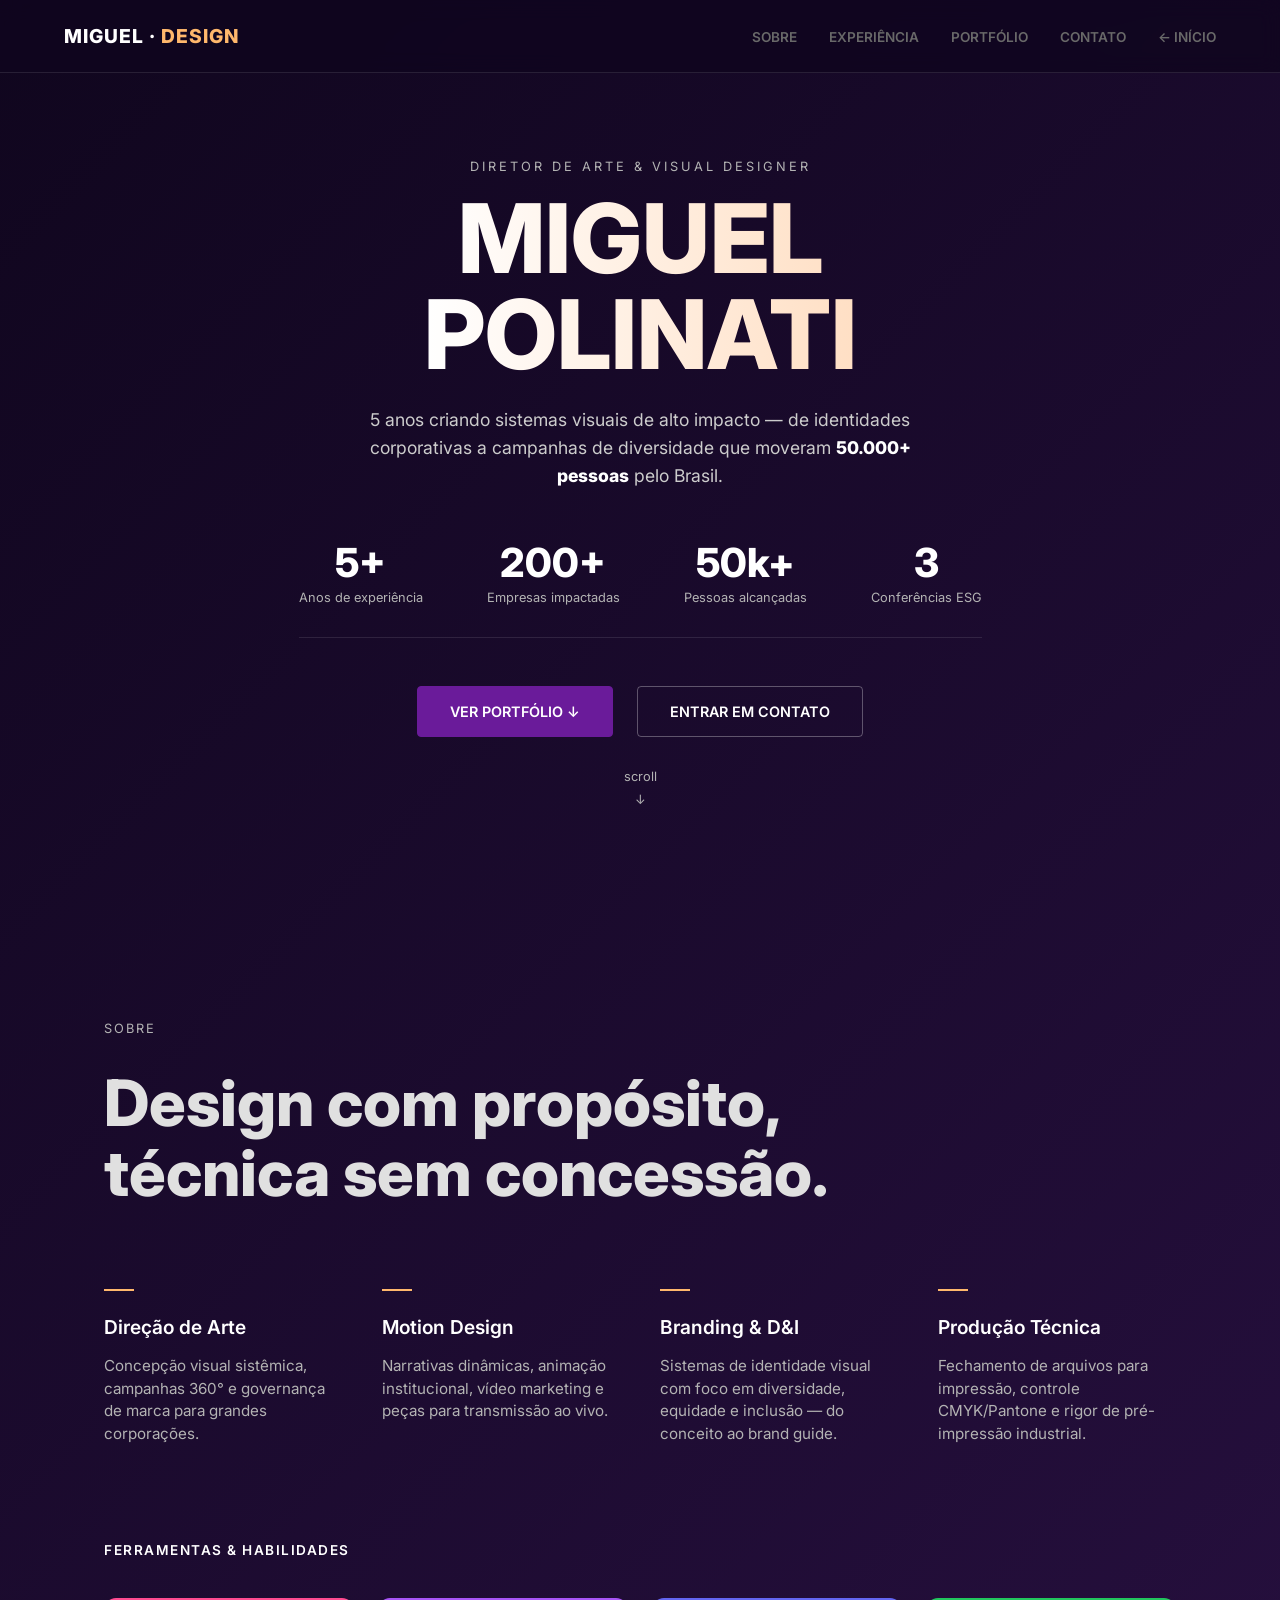
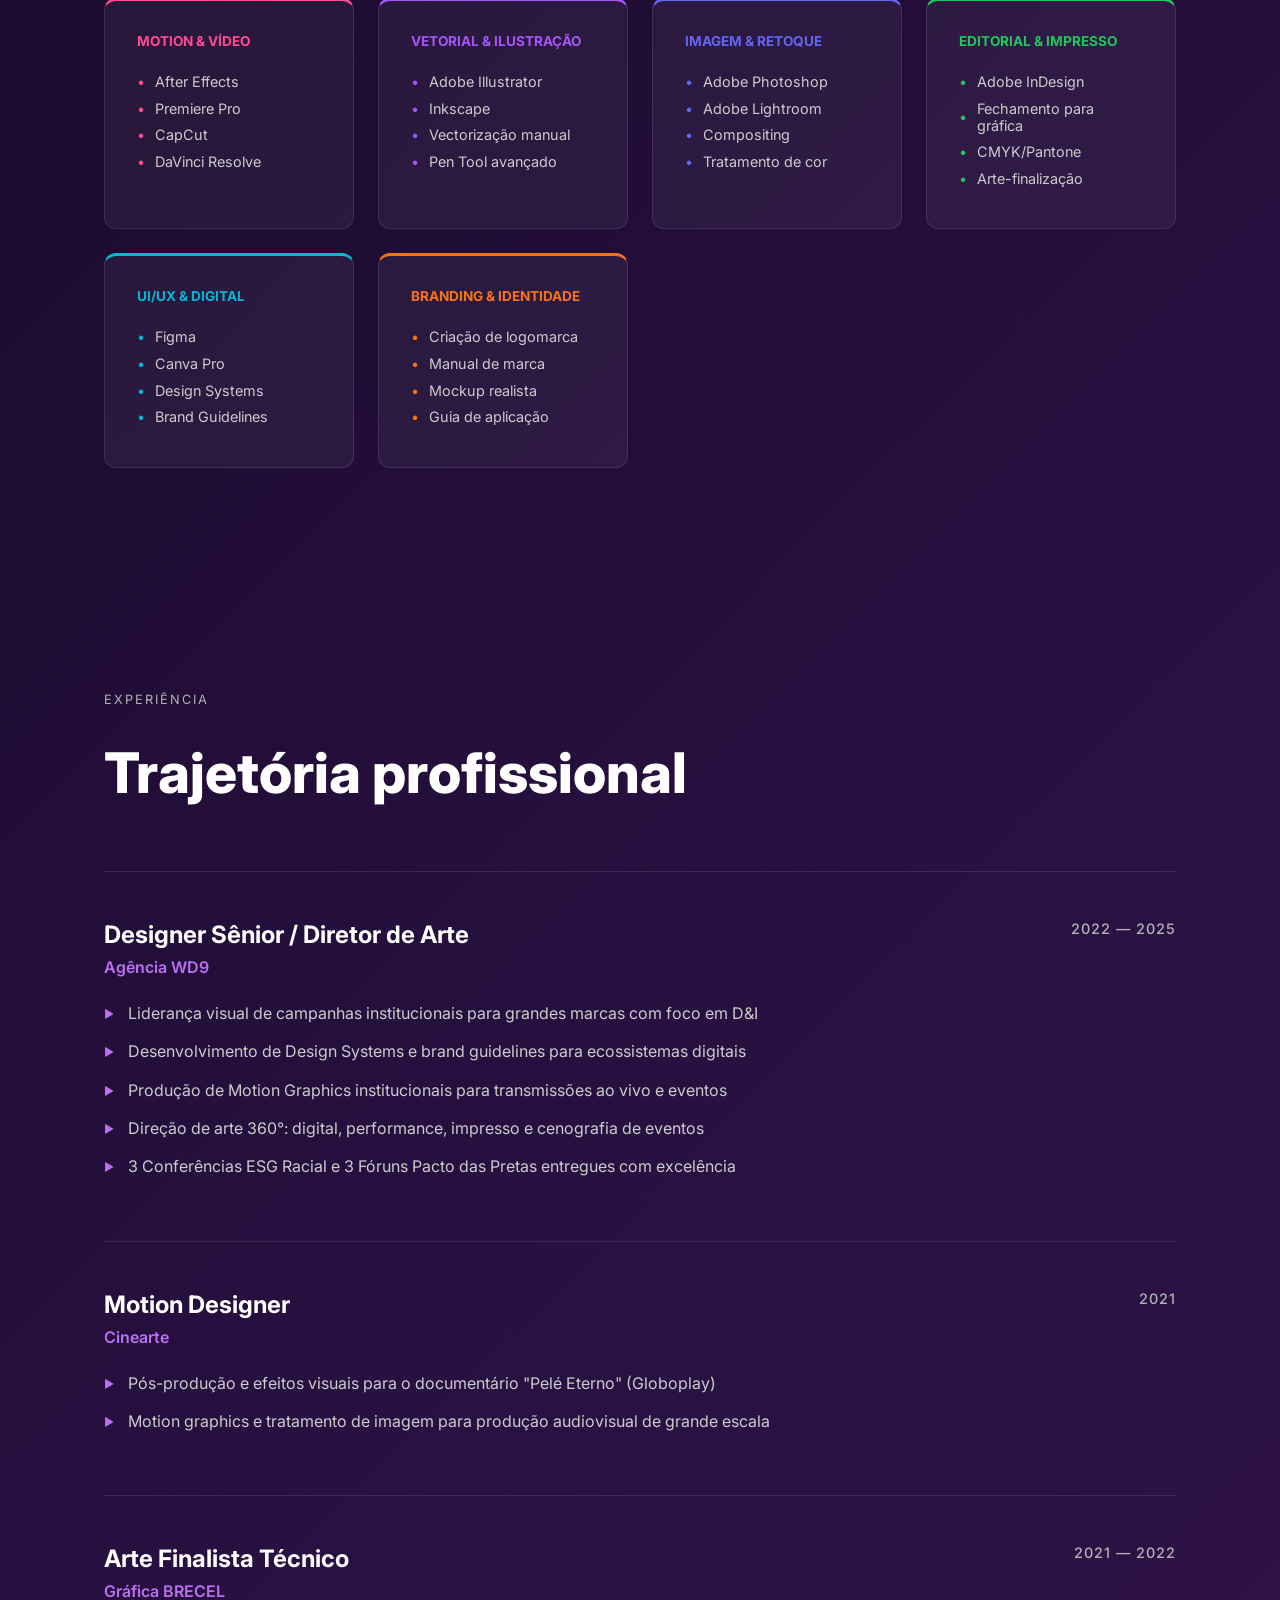
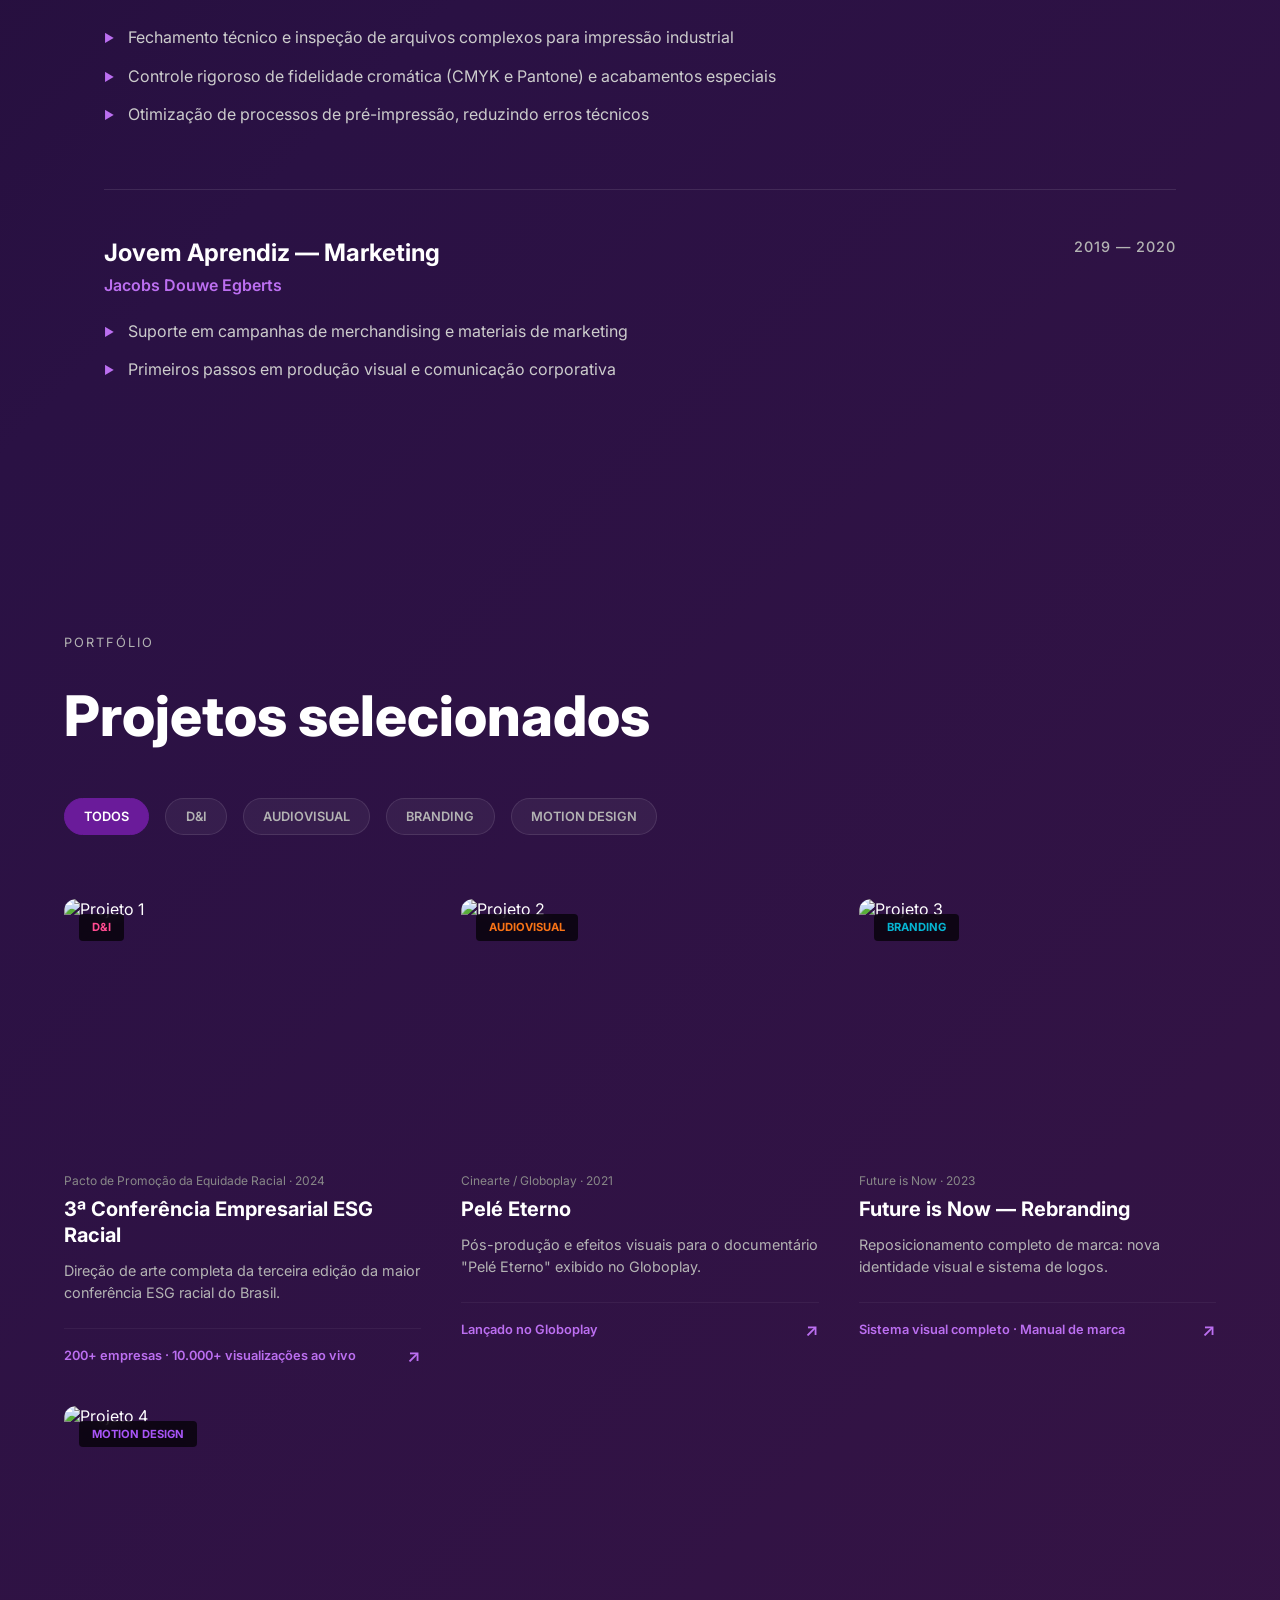
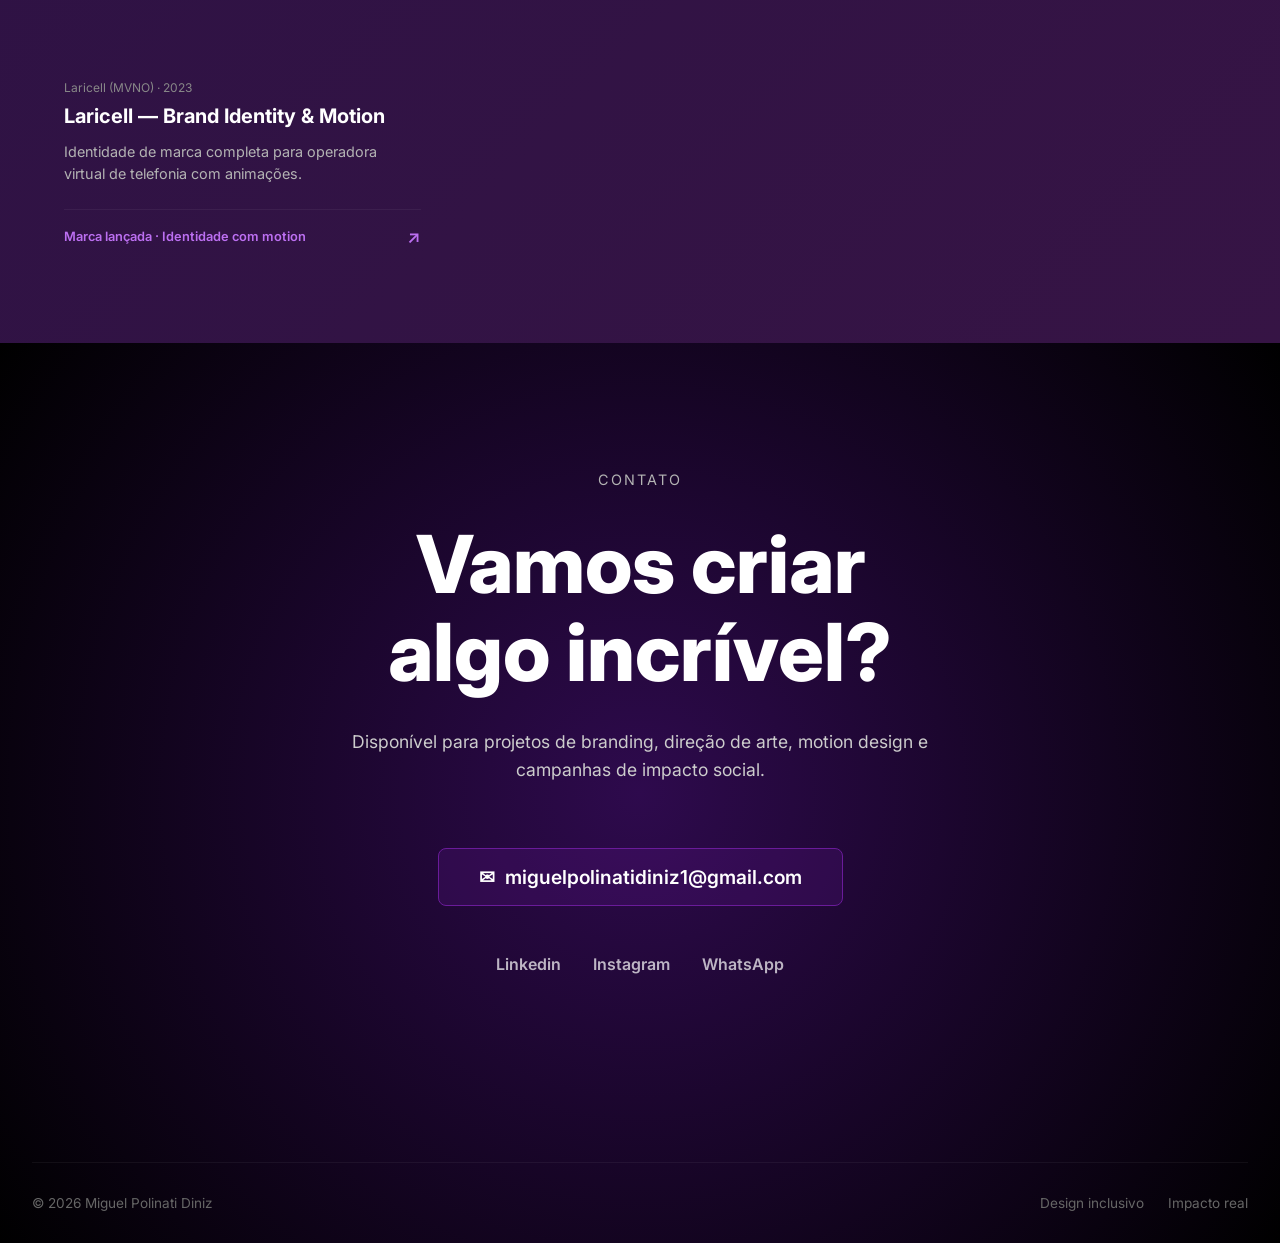
==== index.html @ d2ebba15 "Trab Web 1Trim" ====
<!DOCTYPE html>
<html lang="pt-BR">
<head>
    <meta charset="UTF-8">
    <meta name="viewport" content="width=device-width, initial-scale=1.0">
    <title>Miguel Polinati - Portfólio</title>
    
    <link href="https://fonts.googleapis.com/css2?family=Inter:wght@400;600;800&display=swap" rel="stylesheet">
    
    <link rel="stylesheet" href="style.css">
</head>
<body>

    <header>
        <div class="logo">MIGUEL &middot; <span>DESIGN</span></div>
        <nav>
            <ul>
                <li><a href="#sobre">Sobre</a></li>
                <li><a href="#experiencia">Experiência</a></li>
                <li><a href="#portfolio">Portfólio</a></li>
                <li><a href="#contato">Contato</a></li>
                <li><a href="#inicio">&larr; Início</a></li>
            </ul>
        </nav>
    </header>

    <main>
        <section id="inicio" class="hero">
            
            <p class="hero-subtitle">Diretor de Arte & Visual Designer</p>
            
            <h1 class="hero-title">MIGUEL<br>POLINATI</h1>
            
            <p class="hero-desc">
                5 anos criando sistemas visuais de alto impacto — de identidades 
                corporativas a campanhas de diversidade que moveram <strong>50.000+ pessoas</strong> pelo Brasil.
            </p>

            <div class="stats-grid">
                <div class="stat-item">
                    <h3>5+</h3>
                    <p>Anos de experiência</p>
                </div>
                <div class="stat-item">
                    <h3>200+</h3>
                    <p>Empresas impactadas</p>
                </div>
                <div class="stat-item">
                    <h3>50k+</h3>
                    <p>Pessoas alcançadas</p>
                </div>
                <div class="stat-item">
                    <h3>3</h3>
                    <p>Conferências ESG</p>
                </div>
            </div>

            <div class="cta-buttons">
                <a href="#portfolio" class="btn btn-primary">Ver Portfólio &darr;</a>
                <a href="#contato" class="btn btn-secondary">Entrar em contato</a>
            </div>

            <div class="scroll-indicator">
                <span>scroll</span>
                <span>&darr;</span>
            </div>

        </section>
    </main>

</body>
</html>






<section id="sobre" class="about">
    
    <p class="section-tag">Sobre</p>
    
    <h2 class="about-title">Design com propósito,<br>técnica sem concessão.</h2>

    <div class="services-grid">
        <div class="service-item">
            <div class="service-line"></div>
            <h3>Direção de Arte</h3>
            <p>Concepção visual sistêmica, campanhas 360° e governança de marca para grandes corporações.</p>
        </div>
        <div class="service-item">
            <div class="service-line"></div>
            <h3>Motion Design</h3>
            <p>Narrativas dinâmicas, animação institucional, vídeo marketing e peças para transmissão ao vivo.</p>
        </div>
        <div class="service-item">
            <div class="service-line"></div>
            <h3>Branding & D&I</h3>
            <p>Sistemas de identidade visual com foco em diversidade, equidade e inclusão — do conceito ao brand guide.</p>
        </div>
        <div class="service-item">
            <div class="service-line"></div>
            <h3>Produção Técnica</h3>
            <p>Fechamento de arquivos para impressão, controle CMYK/Pantone e rigor de pré-impressão industrial.</p>
        </div>
    </div>

    <p class="skills-section-title">FERRAMENTAS & HABILIDADES</p>
    
    <div class="skills-grid">
        <div class="skill-card pink">
            <h4>MOTION & VÍDEO</h4>
            <ul>
                <li>After Effects</li>
                <li>Premiere Pro</li>
                <li>CapCut</li>
                <li>DaVinci Resolve</li>
            </ul>
        </div>
        <div class="skill-card purple">
            <h4>VETORIAL & ILUSTRAÇÃO</h4>
            <ul>
                <li>Adobe Illustrator</li>
                <li>Inkscape</li>
                <li>Vectorização manual</li>
                <li>Pen Tool avançado</li>
            </ul>
        </div>
        <div class="skill-card dark-purple">
            <h4>IMAGEM & RETOQUE</h4>
            <ul>
                <li>Adobe Photoshop</li>
                <li>Adobe Lightroom</li>
                <li>Compositing</li>
                <li>Tratamento de cor</li>
            </ul>
        </div>
        <div class="skill-card green">
            <h4>EDITORIAL & IMPRESSO</h4>
            <ul>
                <li>Adobe InDesign</li>
                <li>Fechamento para gráfica</li>
                <li>CMYK/Pantone</li>
                <li>Arte-finalização</li>
            </ul>
        </div>
        <div class="skill-card blue">
            <h4>UI/UX & DIGITAL</h4>
            <ul>
                <li>Figma</li>
                <li>Canva Pro</li>
                <li>Design Systems</li>
                <li>Brand Guidelines</li>
            </ul>
        </div>
        <div class="skill-card orange">
            <h4>BRANDING & IDENTIDADE</h4>
            <ul>
                <li>Criação de logomarca</li>
                <li>Manual de marca</li>
                <li>Mockup realista</li>
                <li>Guia de aplicação</li>
            </ul>
        </div>
    </div>
</section>





<section id="experiencia" class="experience">
    
    <p class="section-tag">Experiência</p>
    <h2 class="experience-title">Trajetória profissional</h2>

    <div class="timeline">
        
        <div class="job-item">
            <div class="job-header">
                <div class="job-main-info">
                    <h3>Designer Sênior / Diretor de Arte</h3>
                    <p class="company">Agência WD9</p>
                </div>
                <div class="job-date">2022 — 2025</div>
            </div>
            <ul class="job-list">
                <li>Liderança visual de campanhas institucionais para grandes marcas com foco em D&I</li>
                <li>Desenvolvimento de Design Systems e brand guidelines para ecossistemas digitais</li>
                <li>Produção de Motion Graphics institucionais para transmissões ao vivo e eventos</li>
                <li>Direção de arte 360°: digital, performance, impresso e cenografia de eventos</li>
                <li>3 Conferências ESG Racial e 3 Fóruns Pacto das Pretas entregues com excelência</li>
            </ul>
        </div>

        <div class="job-item">
            <div class="job-header">
                <div class="job-main-info">
                    <h3>Motion Designer</h3>
                    <p class="company">Cinearte</p>
                </div>
                <div class="job-date">2021</div>
            </div>
            <ul class="job-list">
                <li>Pós-produção e efeitos visuais para o documentário "Pelé Eterno" (Globoplay)</li>
                <li>Motion graphics e tratamento de imagem para produção audiovisual de grande escala</li>
            </ul>
        </div>

        <div class="job-item">
            <div class="job-header">
                <div class="job-main-info">
                    <h3>Arte Finalista Técnico</h3>
                    <p class="company">Gráfica BRECEL</p>
                </div>
                <div class="job-date">2021 — 2022</div>
            </div>
            <ul class="job-list">
                <li>Fechamento técnico e inspeção de arquivos complexos para impressão industrial</li>
                <li>Controle rigoroso de fidelidade cromática (CMYK e Pantone) e acabamentos especiais</li>
                <li>Otimização de processos de pré-impressão, reduzindo erros técnicos</li>
            </ul>
        </div>

        <div class="job-item">
            <div class="job-header">
                <div class="job-main-info">
                    <h3>Jovem Aprendiz — Marketing</h3>
                    <p class="company">Jacobs Douwe Egberts</p>
                </div>
                <div class="job-date">2019 — 2020</div>
            </div>
            <ul class="job-list">
                <li>Suporte em campanhas de merchandising e materiais de marketing</li>
                <li>Primeiros passos em produção visual e comunicação corporativa</li>
            </ul>
        </div>

    </div>
</section>





<section id="portfolio" class="portfolio">
    
    <p class="section-tag">Portfólio</p>
    <h2 class="portfolio-title">Projetos selecionados</h2>

    <div class="filter-container">
        <button class="filter-btn active">Todos</button>
        <button class="filter-btn">D&I</button>
        <button class="filter-btn">Audiovisual</button>
        <button class="filter-btn">Branding</button>
        <button class="filter-btn">Motion Design</button>
    </div>

    <div class="portfolio-grid">
        
        <article class="project-card">
            <div class="card-image">
                <img src="https://rafaelartdev.com/projects/conf-esg-3/1.png" alt="Projeto 1">
                <span class="card-tag tag-di">D&I</span>
            </div>
            <div class="card-info">
                <p class="project-meta">Pacto de Promoção da Equidade Racial · 2024</p>
                <h3 class="project-name">3ª Conferência Empresarial ESG Racial</h3>
                <p class="project-summary">Direção de arte completa da terceira edição da maior conferência ESG racial do Brasil.</p>
                <div class="project-link">
                    <span>200+ empresas · 10.000+ visualizações ao vivo</span>
                    <span class="arrow">↗</span>
                </div>
            </div>
        </article>

        <article class="project-card">
            <div class="card-image">
                <img src="https://rafaelartdev.com/projects/pele-eterno/1.jpg" alt="Projeto 2">
                <span class="card-tag tag-Audiovisual">Audiovisual</span>
            </div>
            <div class="card-info">
                <p class="project-meta">Cinearte / Globoplay · 2021</p>
                <h3 class="project-name">Pelé Eterno</h3>
                <p class="project-summary">Pós-produção e efeitos visuais para o documentário "Pelé Eterno" exibido no Globoplay.</p>
                <div class="project-link">
                    <span>Lançado no Globoplay</span>
                    <span class="arrow">↗</span>
                </div>
            </div>
        </article>
        
        <article class="project-card">
            <div class="card-image">
                <img src="https://rafaelartdev.com/projects/future-is-now/1.png" alt="Projeto 3">
                <span class="card-tag tag-branding">Branding</span>
            </div>
            <div class="card-info">
                <p class="project-meta">Future is Now · 2023</p>
                <h3 class="project-name">Future is Now — Rebranding</h3>
                <p class="project-summary">Reposicionamento completo de marca: nova identidade visual e sistema de logos.</p>
                <div class="project-link">
                    <span>Sistema visual completo · Manual de marca</span>
                    <span class="arrow">↗</span>
                </div>
            </div>
        </article>
        
        <article class="project-card">
            <div class="card-image">
                <img src="https://rafaelartdev.com/projects/laricell/1.png" alt="Projeto 4">
                <span class="card-tag tag-motion">Motion Design</span>
            </div>
            <div class="card-info">
                <p class="project-meta">Laricell (MVNO) · 2023</p>
                <h3 class="project-name">Laricell — Brand Identity & Motion</h3>
                <p class="project-summary">Identidade de marca completa para operadora virtual de telefonia com animações.</p>
                <div class="project-link">
                    <span>Marca lançada · Identidade com motion</span>
                    <span class="arrow">↗</span>
                </div>
            </div>
        </article>

        </div>
</section>





<section id="contato" class="contact-section">
    <div class="contact-container">
        
        <p class="contact-tag">CONTATO</p>

        <h2 class="contact-title">Vamos criar<br>algo incrível?</h2>

        <p class="contact-description">
            Disponível para projetos de branding, direção de arte, motion design e campanhas de impacto social.
        </p>

        <div class="email-wrapper">
            <a href="mailto:miguelpolinatidiniz1@gmail.com" class="email-btn">
                <span class="icon">✉</span> miguelpolinatidiniz1@gmail.com
            </a>
        </div>

        <div class="social-links">
            <a href="https://www.linkedin.com" target="_blank" class="social-item">Linkedin</a>
            <a href="https://www.instagram.com" target="_blank" class="social-item">Instagram</a>
            <a href="https://web.whatsapp.com/" target="_blank" class="social-item">WhatsApp</a>
        </div>

    </div>

    <footer class="footer">
        <div class="footer-content">
            <p>© 2026 Miguel Polinati Diniz</p>
            <div class="footer-tags">
                <span>Design inclusivo</span>
                <span>Impacto real</span>
            </div>
        </div>
    </footer>
</section>
---- style.css ----
/* 1. RESET E CONFIGURAÇÕES GERAIS */
* {
    margin: 0;
    padding: 0;
    box-sizing: border-box;
    font-family: 'Inter', sans-serif;
}
html {
    scroll-behavior: smooth;
}
body {
    background: linear-gradient(135deg, #10061e 0%, #2a1144 50%, #3a1545 100%);
    color: #ffffff;
    min-height: 100vh;
}

/* 2. NAVBAR */
header {
    position: sticky;
    top: 0;
    z-index: 1000;
    background: rgba(16, 6, 30, 0.8);
    backdrop-filter: blur(10px);
    border-bottom: 1px solid rgba(255, 255, 255, 0.1);
    display: flex;
    justify-content: space-between;
    align-items: center;
    padding: 1.5rem 4rem;
}

.logo {
    font-weight: 800;
    font-size: 1.2rem;
    letter-spacing: 1px;
}

.logo span {
    color:#ffb86c;
}

nav ul {
    display: flex;
    list-style: none;
    gap: 2rem;
}

nav a {
    text-decoration: none;
    color:dimgrey;
    font-size: 0.85rem;
    font-weight: 600;
    text-transform: uppercase;
    transition: color 0.3s ease;
}

nav a:hover {
    color:#e0e0e0;
}

/* 3. SEÇÃO HERO */
.hero {
    min-height: calc(100vh - 80px);
    display: flex;
    flex-direction: column;
    justify-content: center;
    align-items: center;
    text-align: center;
    padding: 2rem 4rem;
}

.hero-subtitle {
    font-size: 0.8rem;
    text-transform: uppercase;
    letter-spacing: 3px;
    color: #b3b3b3;
    margin-bottom: 1rem;
}

.hero-title {
    font-size: 6rem;
    font-weight: 800;
    line-height: 1;
    margin-bottom: 1.5rem;
    text-transform: uppercase;
    /* Efeito de Gradiente no Texto */
    background: linear-gradient(to right, #ffffff, #ffdfc4);
    -webkit-background-clip: text;
    background-clip: text; /* Corrigindo o aviso de compatibilidade */
    -webkit-text-fill-color: transparent;
}

.hero-desc {
    font-size: 1.1rem;
    max-width: 600px;
    line-height: 1.6;
    color: #cccccc;
    margin-bottom: 3rem;
}

.hero-desc strong {
    color: #ffffff;
    font-weight: 800;
}

/* 4. GRADE DE STATUS */
.stats-grid {
    display: flex;
    gap: 4rem;
    margin-bottom: 3rem;
    border-bottom: 1px solid rgba(255, 255, 255, 0.1);
    padding-bottom: 2rem;
}

.stat-item h3 {
    font-size: 2.5rem;
    font-weight: 800;
    margin-bottom: 0.2rem;
}

.stat-item p {
    font-size: 0.8rem;
    color: #b3b3b3;
}

/* 5. BOTÕES */
.cta-buttons {
    display: flex;
    gap: 1.5rem;
    margin-bottom: 2rem;
}

.btn {
    padding: 1rem 2rem;
    font-size: 0.9rem;
    font-weight: 600;
    text-transform: uppercase;
    text-decoration: none;
    border-radius: 4px;
    transition: all 0.3s ease;
}

.btn-primary {
    background-color: #6a1b9a;
    color: #ffffff;
    border: 1px solid #6a1b9a;
}

.btn-secondary {
    background-color: transparent;
    color: #ffffff;
    border: 1px solid rgba(255, 255, 255, 0.3);
}

.btn:hover {
    transform: translateY(-3px); /* Pequeno efeito de subir ao passar o mouse */
}

/* 6. SCROLL */
.scroll-indicator {
    font-size: 0.8rem;
    color: #b3b3b3;
    display: flex;
    flex-direction: column;
    align-items: center;
    gap: 0.5rem;
}



/* Segunda seção */



.about {
    padding: 8rem 4rem; /* Espaçamento interno grande */
    max-width: 1200px;
    margin: 0 auto; /* Centraliza a seção na tela */
}

.section-tag {
    font-size: 0.8rem;
    text-transform: uppercase;
    color: #b3b3b3;
    letter-spacing: 2px;
    margin-bottom: 2rem;
}

.about-title {
    font-size: 4rem;
    font-weight: 800;
    line-height: 1.1;
    margin-bottom: 5rem;
    /* Aplicando o mesmo gradiente do nome principal */
    background-color:#e0e0e0;
    -webkit-background-clip: text;
    background-clip: text;
    -webkit-text-fill-color: transparent;
}

/* Grid de Serviços */
.services-grid {
    display: grid;
    grid-template-columns: repeat(4, 1fr); /* 4 colunas iguais */
    gap: 2.5rem;
    margin-bottom: 6rem;
}

.service-line {
    width: 30px;
    height: 2px;
    background-color: #ffb86c; /* Cor da linha laranja */
    margin-bottom: 1.5rem;
}

.service-item h3 {
    font-size: 1.2rem;
    margin-bottom: 1rem;
    font-weight: 600;
}

.service-item p {
    font-size: 0.95rem;
    color: #b3b3b3;
    line-height: 1.5;
}

/* --- GRID DE FERRAMENTAS & HABILIDADES --- */

.skills-section-title {
    font-size: 0.85rem;
    font-weight: 600;
    letter-spacing: 1.5px;
    margin-bottom: 2.5rem;
    color: #ffffff;
}

.skills-grid {
    display: grid;
    grid-template-columns: repeat(4, 1fr); /* Grid de 4 colunas */
    gap: 1.5rem;
}

/* Estilo comum dos Cards */
.skill-card {
    background: rgba(255, 255, 255, 0.05); /* Fundo sutilmente claro */
    padding: 2rem;
    border-radius: 12px;
    border: 1px solid rgba(255, 255, 255, 0.1);
    transition: transform 0.3s ease;
}

.skill-card:hover {
    transform: translateY(-5px); /* Efeito de flutuar ao passar o mouse */
}

.skill-card h4 {
    font-size: 0.85rem;
    margin-bottom: 1.5rem;
    text-transform: uppercase;
}

.skill-card ul {
    list-style: none; /* Remove as bolinhas da lista */
}

.skill-card li {
    font-size: 0.9rem;
    color: #cccccc;
    margin-bottom: 0.6rem;
    display: flex;
    align-items: center;
}

/* Adicionando a bolinha colorida antes de cada item da lista */
.skill-card li::before {
    content: "•";
    margin-right: 10px;
}

/* --- CORES DAS BORDAS SUPERIORES (Glow Effect) --- */
/* Cada card tem uma cor de destaque conforme a imagem */

.pink { border-top: 3px solid #ff4b91; }
.pink h4 { color: #ff4b91; }
.pink li::before { color: #ff4b91; }

.purple { border-top: 3px solid #a855f7; }
.purple h4 { color: #a855f7; }
.purple li::before { color: #a855f7; }

.dark-purple { border-top: 3px solid #6366f1; }
.dark-purple h4 { color: #6366f1; }
.dark-purple li::before { color: #6366f1; }

.green { border-top: 3px solid #22c55e; }
.green h4 { color: #22c55e; }
.green li::before { color: #22c55e; }

.blue { border-top: 3px solid #06b6d4; }
.blue h4 { color: #06b6d4; }
.blue li::before { color: #06b6d4; }

.orange { border-top: 3px solid #f97316; }
.orange h4 { color: #f97316; }
.orange li::before { color: #f97316; }

/* Responsividade Básica: Se a tela for pequena, vira 2 colunas ou 1 */
@media (max-width: 1024px) {
    .services-grid, .skills-grid {
        grid-template-columns: repeat(2, 1fr);
    }
}

@media (max-width: 600px) {
    .services-grid, .skills-grid {
        grid-template-columns: 1fr;
    }
}


/* Terceira seção */


.experience {
    padding: 6rem 4rem;
    max-width: 1200px;
    margin: 0 auto;
}

.experience-title {
    font-size: 3.5rem;
    font-weight: 800;
    margin-bottom: 4rem;
    color: #ffffff;
}

/* Container que segura todos os itens da timeline */
.timeline {
    display: flex;
    flex-direction: column;
}

/* Cada item de trabalho */
.job-item {
    border-top: 1px solid rgba(255, 255, 255, 0.1); /* Linha divisória fina no topo */
    padding: 3rem 0; /* Espaço entre as experiências */
}

/* Cabeçalho do trabalho: Título à esquerda, data à direita */
.job-header {
    display: flex;
    justify-content: space-between; /* Empurra a data para o final da linha */
    align-items: flex-start;
    margin-bottom: 1.5rem;
}

.job-main-info h3 {
    font-size: 1.5rem;
    font-weight: 700;
    margin-bottom: 0.5rem;
}

/* Cor roxa/rosa para o nome da empresa */
.company {
    color: #bc6ff1; 
    font-weight: 600;
    font-size: 1rem;
}

/* Estilo da data */
.job-date {
    font-size: 0.9rem;
    color: #b3b3b3;
    font-weight: 500;
    letter-spacing: 1px;
}

/* Lista de descrições das atividades */
.job-list {
    list-style: none; /* Removemos a bolinha padrão */
    max-width: 800px; /* Limita a largura do texto */
}

.job-list li {
    font-size: 1rem;
    color: #cccccc;
    line-height: 1.6;
    margin-bottom: 0.8rem;
    position: relative;
    padding-left: 1.5rem; /* Espaço para o ícone customizado */
}

/* Criando o pequeno triângulo/seta roxa antes de cada item */
.job-list li::before {
    content: "▶";
    position: absolute;
    left: 0;
    color: #bc6ff1;
    font-size: 0.7rem;
    top: 5px;
}

/* Responsividade para telas menores (celulares) */
@media (max-width: 768px) {
    .job-header {
        flex-direction: column; /* Coloca a data embaixo do título no celular */
        gap: 0.5rem;
    }
    
    .experience-title {
        font-size: 2.5rem;
    }
    
    .job-date {
        margin-bottom: 1rem;
    }
}


/* Quarta seção */


.portfolio {
    padding: 6rem 4rem;
    max-width: 1300px; /* Um pouco mais largo para caber 3 colunas */
    margin: 0 auto;
}

.portfolio-title {
    font-size: 3.5rem;
    font-weight: 800;
    margin-bottom: 3rem;
    color: #ffffff;
}

/* Menu de Filtros */
.filter-container {
    display: flex;
    flex-wrap: wrap; /* Quebra linha se não couber no celular */
    gap: 1rem;
    margin-bottom: 4rem;
}

.filter-btn {
    background: rgba(255, 255, 255, 0.05);
    border: 1px solid rgba(255, 255, 255, 0.1);
    color: #b3b3b3;
    padding: 0.6rem 1.2rem;
    border-radius: 50px;
    font-size: 0.8rem;
    font-weight: 600;
    text-transform: uppercase;
    cursor: pointer;
    transition: all 0.3s ease;
}

.filter-btn:hover, .filter-btn.active {
    background: #6a1b9a; /* Roxo principal */
    color: #ffffff;
    border-color: #6a1b9a;
}

/* Grid de Projetos */
.portfolio-grid {
    display: grid;
    grid-template-columns: repeat(3, 1fr); /* 3 colunas no desktop */
    gap: 2.5rem;
}

/* Estilo do Card Individual */
.project-card {
    display: flex;
    flex-direction: column;
    cursor: pointer;
}

/* Container da Imagem */
.card-image {
    position: relative;
    width: 100%;
    height: 250px;
    border-radius: 12px;
    overflow: hidden; /* Corta o que sobrar da imagem */
    margin-bottom: 1.5rem;
}

.card-image img {
    width: 100%;
    height: 100%;
    object-fit: cover; /* Garante que a imagem preencha o espaço sem esticar */
    transition: transform 0.5s ease;
}

.project-card:hover .card-image img {
    transform: scale(1.05); /* Efeito de zoom sutil ao passar o mouse */
}

/* Tags sobre a imagem */
.card-tag {
    position: absolute;
    top: 15px;
    left: 15px;
    padding: 0.4rem 0.8rem;
    border-radius: 4px;
    font-size: 0.7rem;
    font-weight: 700;
    text-transform: uppercase;
    background: rgba(0, 0, 0, 0.7);
    backdrop-filter: blur(5px);
}

/* Cores específicas para as tags */
.tag-di { color: #ff4b91; }
.tag-branding { color: #06b6d4; }
.tag-motion { color: #a855f7; }
.tag-Audiovisual { color:#f97316; }

/* Informações do Projeto */
.project-meta {
    font-size: 0.75rem;
    color: #888;
    margin-bottom: 0.5rem;
}

.project-name {
    font-size: 1.25rem;
    font-weight: 700;
    margin-bottom: 0.8rem;
    line-height: 1.3;
}

.project-summary {
    font-size: 0.9rem;
    color: #b3b3b3;
    line-height: 1.5;
    margin-bottom: 1.5rem;
    /* Limita a 2 linhas de texto */
    display: -webkit-box;
    -webkit-line-clamp: 2;
    line-clamp: 2;
    -webkit-box-orient: vertical;
    overflow: hidden;
}

/* Link/Rodapé do Card */
.project-link {
    display: flex;
    justify-content: space-between;
    align-items: center;
    margin-top: auto; /* Empurra para o fundo do card */
    padding-top: 1rem;
    border-top: 1px solid rgba(255, 255, 255, 0.05);
}

.project-link span {
    font-size: 0.8rem;
    color: #bc6ff1;
    font-weight: 600;
}

.project-link .arrow {
    font-size: 1.1rem;
}

/* Responsividade */
@media (max-width: 1100px) {
    .portfolio-grid {
        grid-template-columns: repeat(2, 1fr); /* 2 colunas em tablets */
    }
}

@media (max-width: 650px) {
    .portfolio-grid {
        grid-template-columns: 1fr; /* 1 coluna no celular */
    }
    .portfolio-title {
        font-size: 2.5rem;
    }
}


/* Quinta seção */


.contact-section {
    padding: 8rem 2rem 2rem 2rem; /* Mais espaçamento no topo para destaque */
    background: radial-gradient(circle at center, #2e0a4d 0%, #000000 100%); /* Fundo com brilho central roxo */
    text-align: center;
    position: relative;
    min-height: 100vh; /* Faz a seção ocupar a tela toda */
    display: flex;
    flex-direction: column;
    justify-content: center;
}

.contact-container {
    max-width: 800px;
    margin: 0 auto;
    flex: 1; /* Garante que o conteúdo empurre o footer para baixo */
}

.contact-tag {
    font-size: 0.9rem;
    letter-spacing: 2px;
    color: #b3b3b3;
    margin-bottom: 2rem;
}

.contact-title {
    font-size: 5rem;
    font-weight: 800;
    line-height: 1.1;
    margin-bottom: 2rem;
    color: #ffffff;
}

.contact-description {
    font-size: 1.1rem;
    color: #cccccc;
    max-width: 600px;
    margin: 0 auto 4rem auto;
    line-height: 1.6;
}

/* Estilo do Botão de E-mail */
.email-btn {
    display: inline-flex;
    align-items: center;
    gap: 10px;
    background: rgba(106, 27, 154, 0.2); /* Roxo transparente */
    border: 1px solid #6a1b9a;
    padding: 1rem 2.5rem;
    border-radius: 8px;
    color: #ffffff;
    text-decoration: none;
    font-weight: 600;
    font-size: 1.2rem;
    transition: all 0.3s ease;
    margin-bottom: 3rem;
}

.email-btn:hover {
    background: #6a1b9a; /* Fica roxo sólido no hover */
    transform: translateY(-5px); /* Sobe um pouquinho */
    box-shadow: 0 10px 20px rgba(106, 27, 154, 0.3);
}

/* Links Sociais (LinkedIn, Insta, Whats) */
.social-links {
    display: flex;
    justify-content: center;
    gap: 2rem;
}

.social-item {
    color: #ffffff;
    text-decoration: none;
    font-weight: 600;
    font-size: 1rem;
    opacity: 0.7;
    transition: opacity 0.3s ease;
}

.social-item:hover {
    opacity: 1; /* Fica mais nítido ao passar o mouse */
    text-decoration: underline;
}

/* Rodapé Final */
.footer {
    margin-top: 5rem;
    padding-top: 2rem;
    border-top: 1px solid rgba(255, 255, 255, 0.05);
}

.footer-content {
    display: flex;
    justify-content: space-between;
    align-items: center;
    color: #666;
    font-size: 0.85rem;
}

.footer-tags {
    display: flex;
    gap: 1.5rem;
}

/* Responsividade para Celular */
@media (max-width: 768px) {
    .contact-title {
        font-size: 3rem;
    }
    
    .social-links {
        flex-direction: column;
        gap: 1rem;
    }
    
    .footer-content {
        flex-direction: column;
        gap: 1rem;
        text-align: center;
    }
}
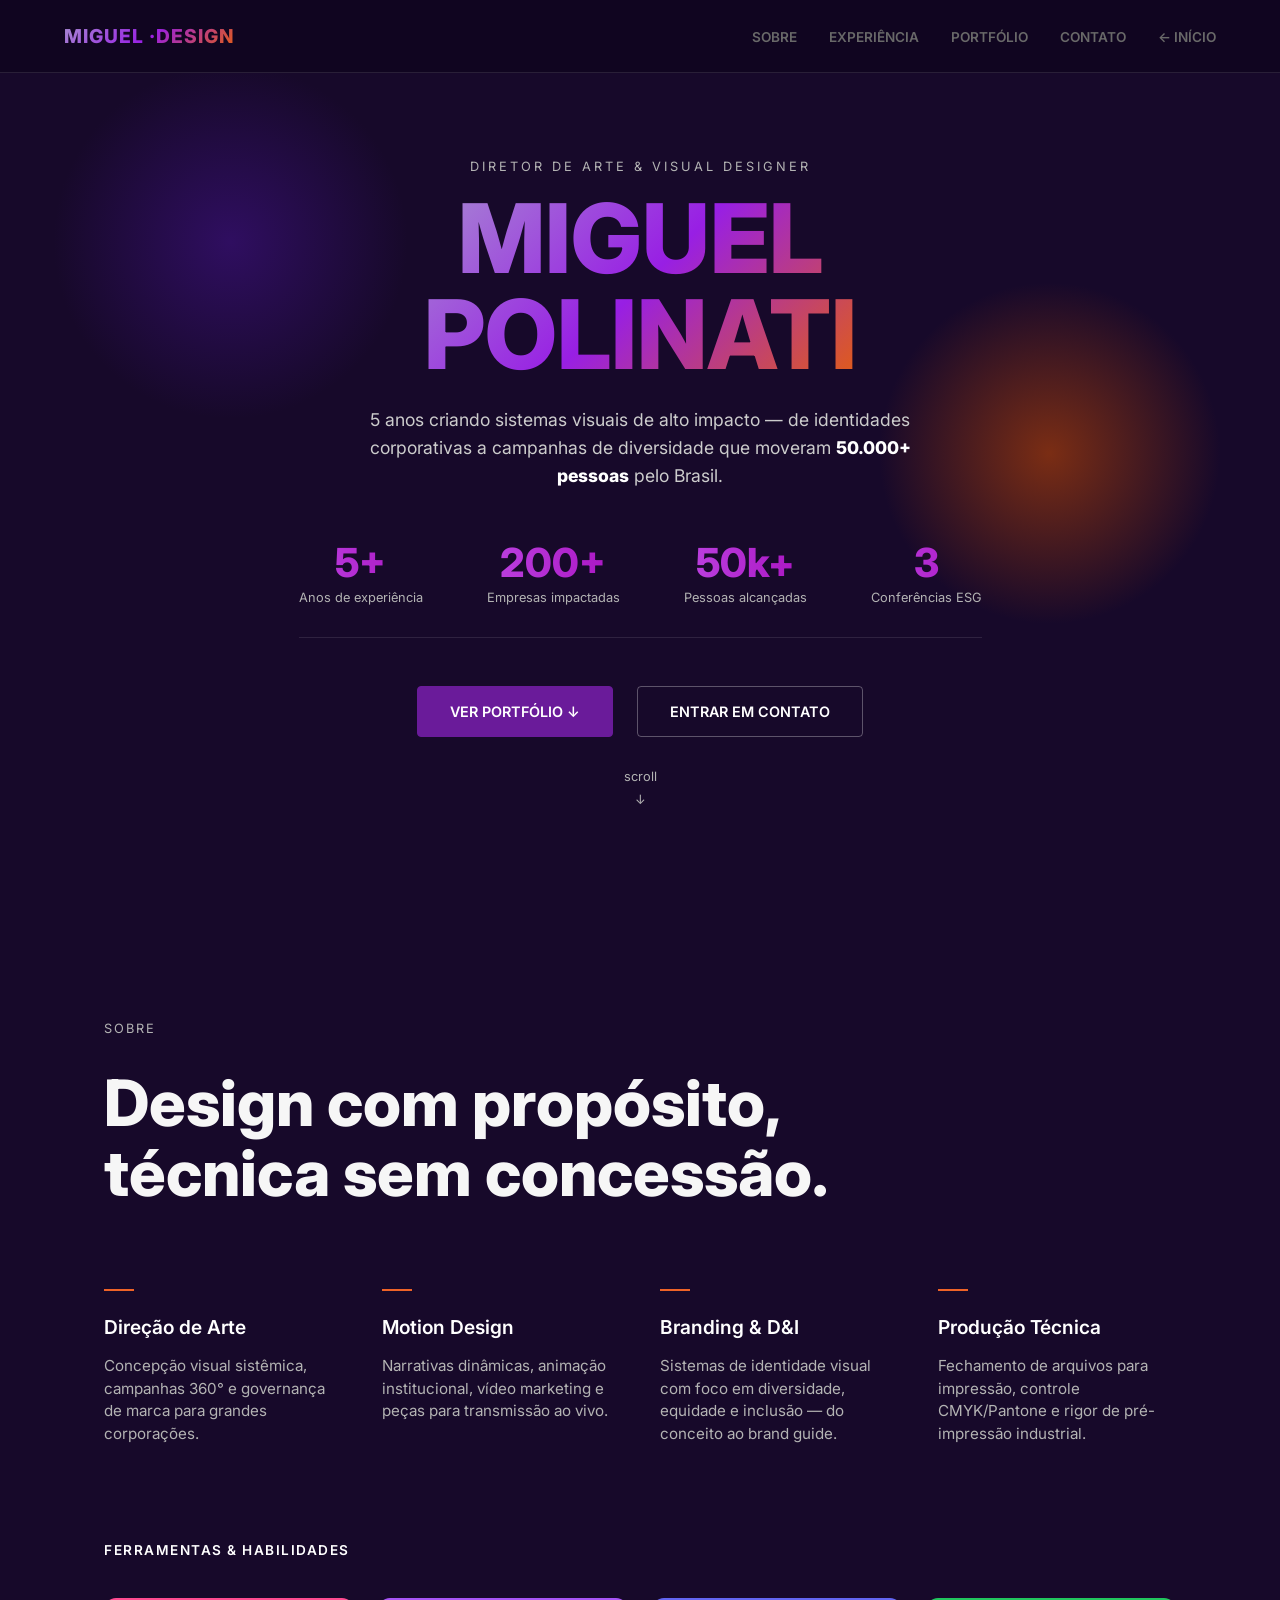
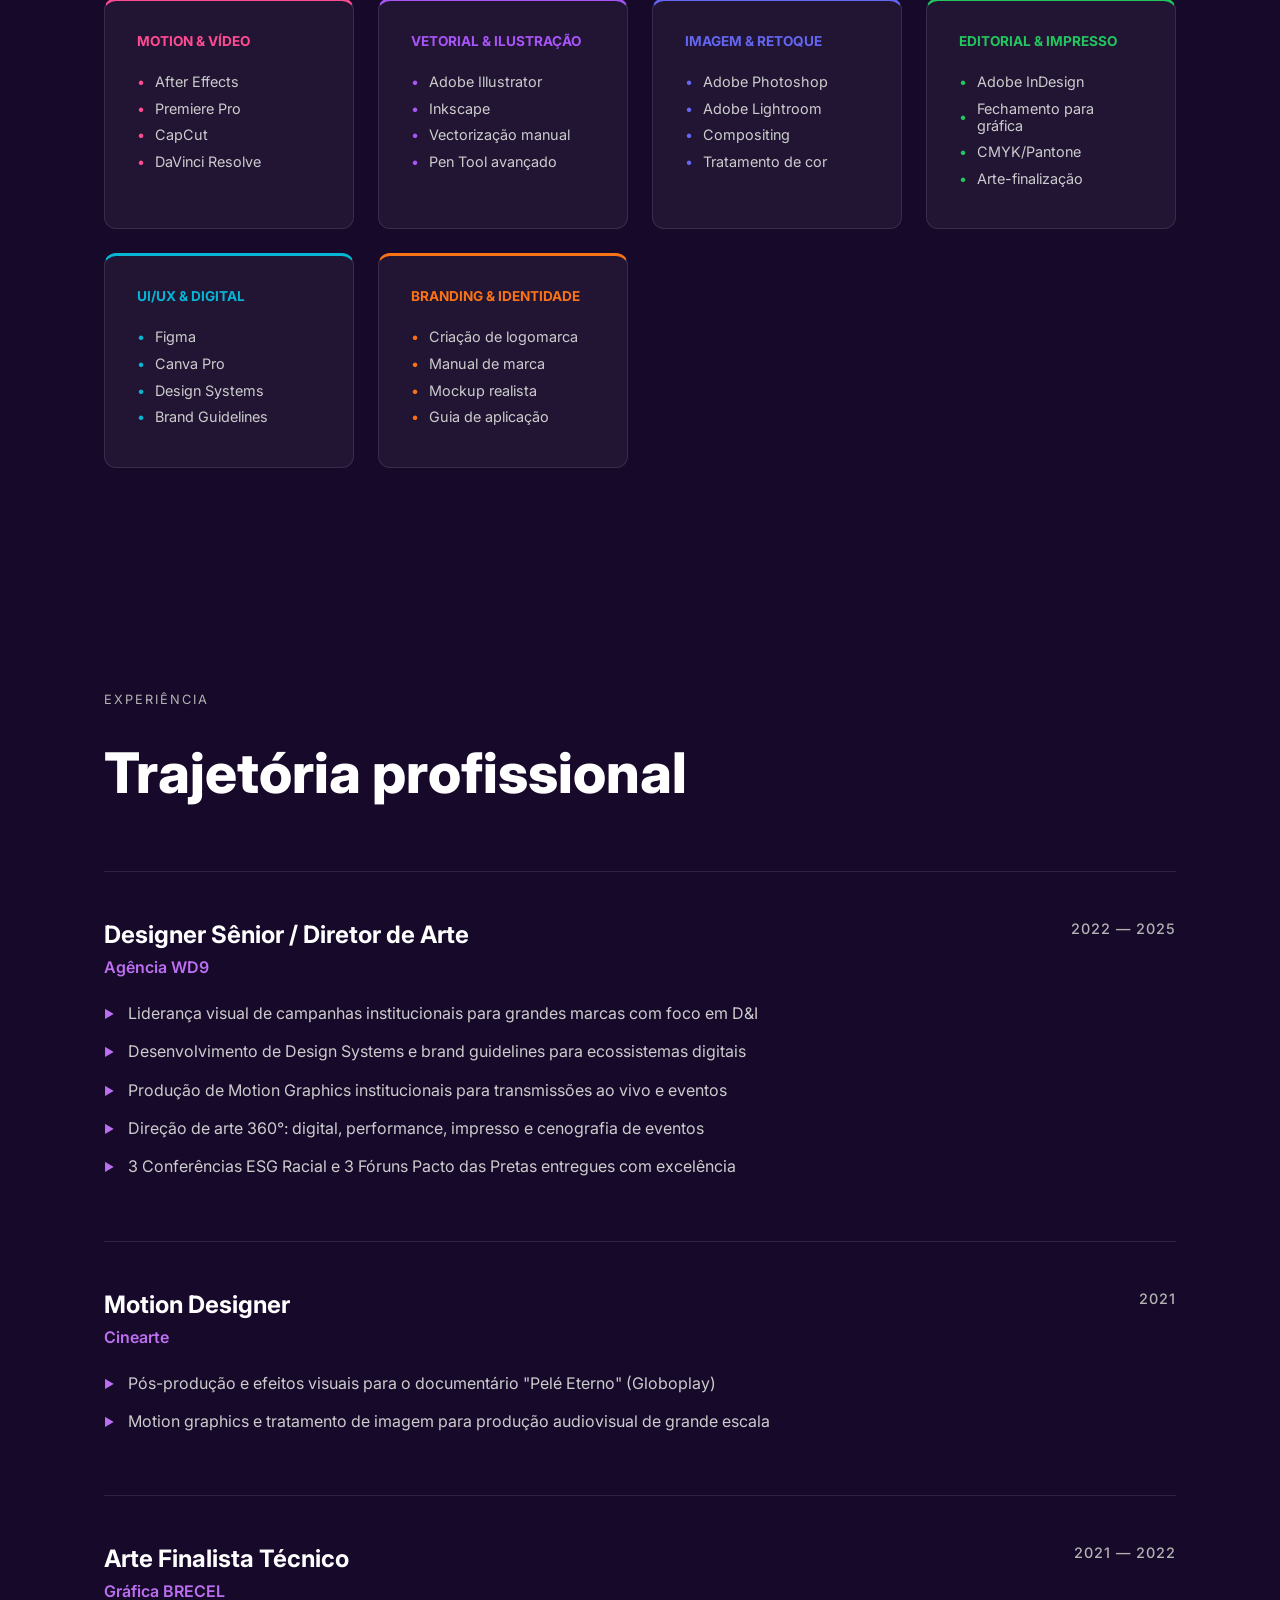
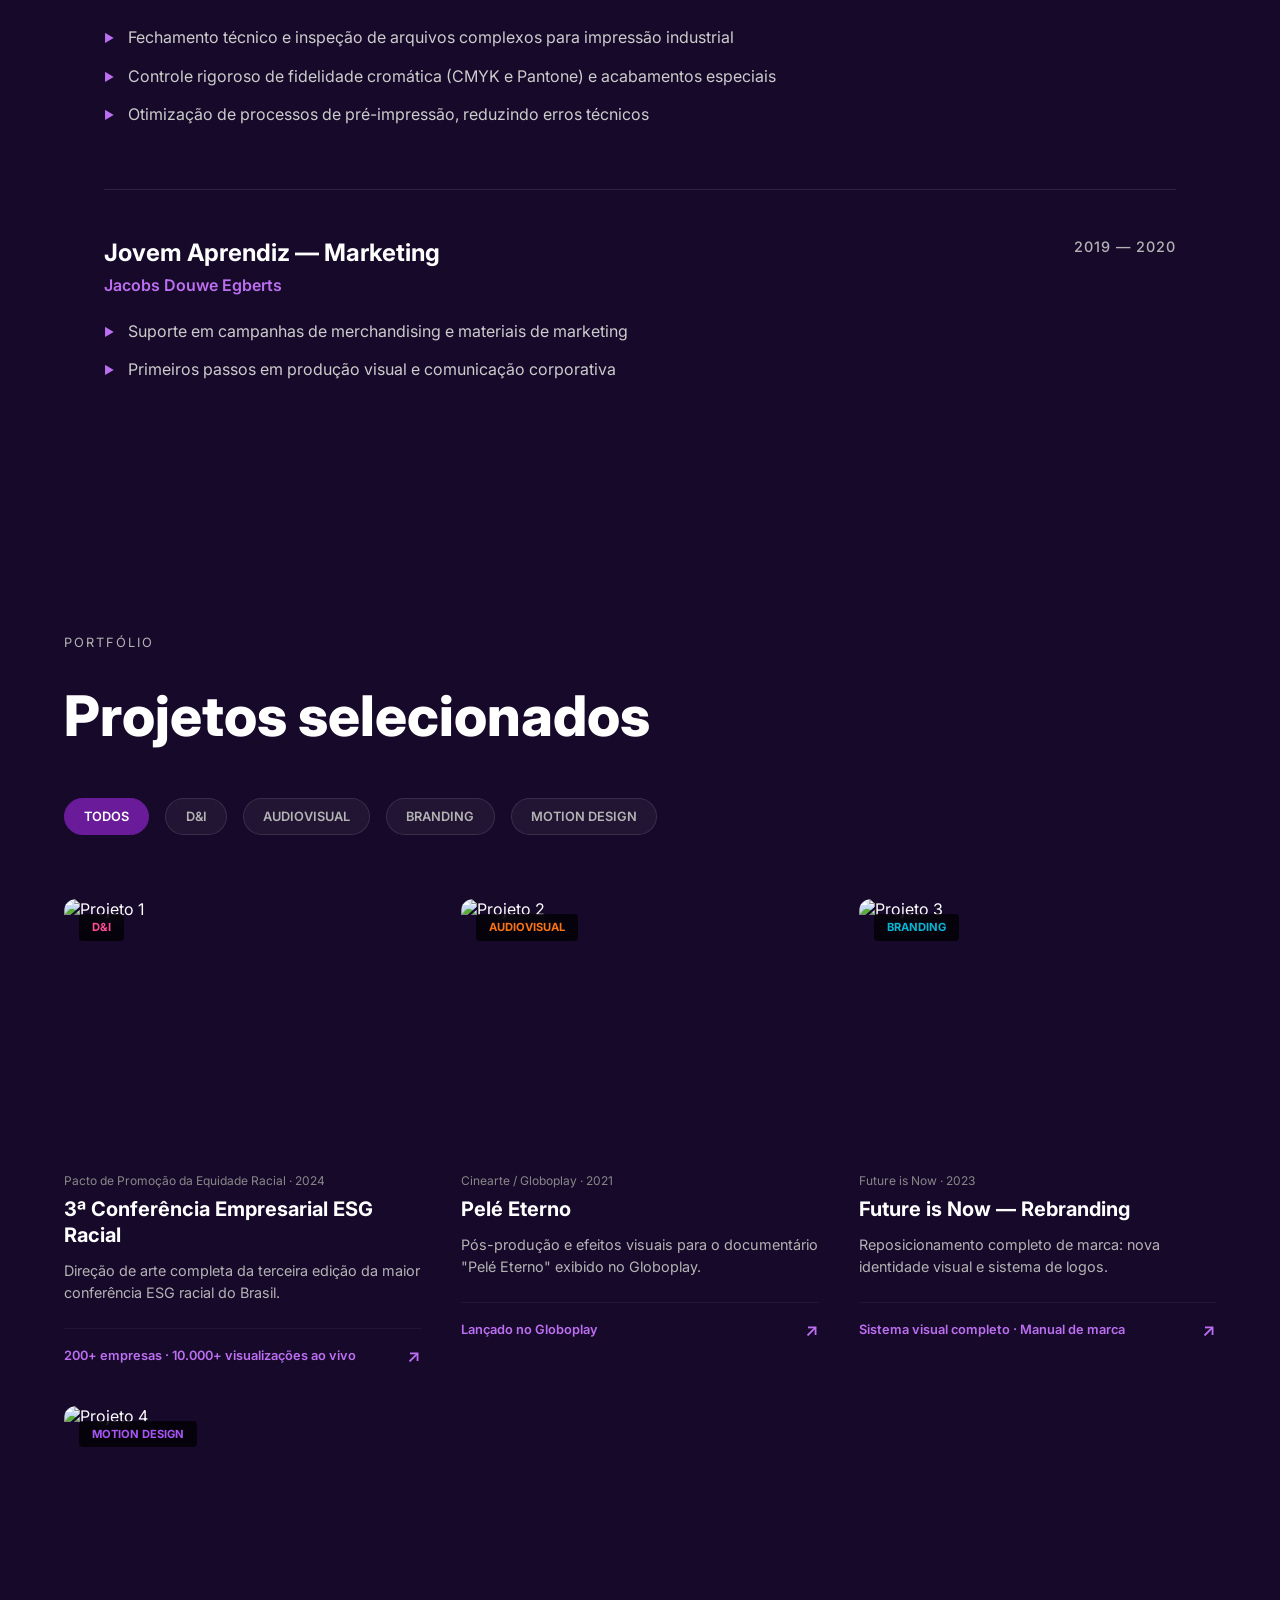
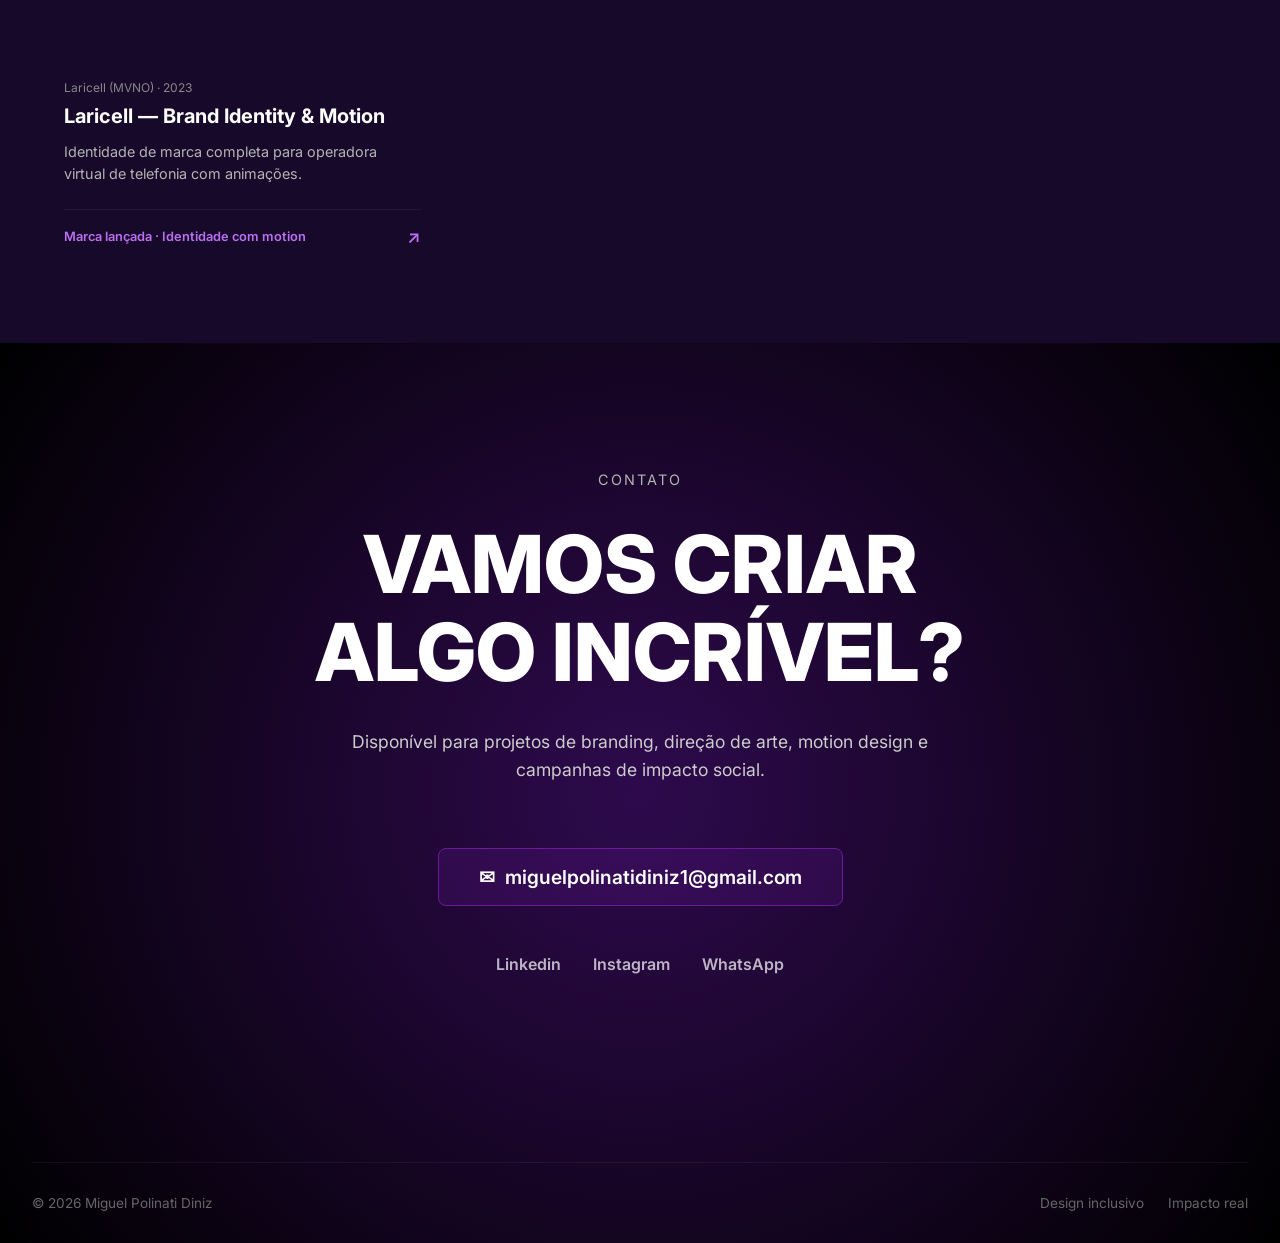
==== commit f47654a9: "Ajuste de cores, criação de variáveis e mudança no texto" ====
--- a/index.html
+++ b/index.html
@@ -12,7 +12,7 @@
 <body>
 
     <header>
-        <div class="logo">MIGUEL &middot; <span>DESIGN</span></div>
+        <div class="logo">MIGUEL &middot;DESIGN</div>
         <nav>
             <ul>
                 <li><a href="#sobre">Sobre</a></li>
@@ -334,7 +334,7 @@
         
         <p class="contact-tag">CONTATO</p>
 
-        <h2 class="contact-title">Vamos criar<br>algo incrível?</h2>
+        <h2 class="contact-title">VAMOS CRIAR<br>ALGO INCRÍVEL?</h2>
 
         <p class="contact-description">
             Disponível para projetos de branding, direção de arte, motion design e campanhas de impacto social.
--- a/style.css
+++ b/style.css
@@ -1,4 +1,8 @@
-/* 1. RESET E CONFIGURAÇÕES GERAIS */
+:root {
+  --bg-gradient-1: #2f0e60; /* Escolha a cor que desejar aqui */
+  --bg-gradient-2: #7a2d14; /* Escolha a cor que desejar aqui */
+}
+  /* 1. RESET E CONFIGURAÇÕES GERAIS */
 * {
     margin: 0;
     padding: 0;
@@ -9,9 +13,13 @@
     scroll-behavior: smooth;
 }
 body {
-    background: linear-gradient(135deg, #10061e 0%, #2a1144 50%, #3a1545 100%);
-    color: #ffffff;
+    background:#17092a;
+    color:#ffffff;
     min-height: 100vh;
+    background-image:
+    radial-gradient(circle at 18% 4%, var(--bg-gradient-1) 1px, transparent 3%),
+    radial-gradient(circle at 82% 7.5%, var(--bg-gradient-2) 1px, transparent 3%);
+    box-sizing: border-box;
 }
 
 /* 2. NAVBAR */
@@ -32,11 +40,13 @@
     font-weight: 800;
     font-size: 1.2rem;
     letter-spacing: 1px;
-}
-
-.logo span {
-    color:#ffb86c;
-}
+    background: linear-gradient(135deg, #a789d2 0%, #981fe4 50%, #e15d15 100%);
+    -webkit-background-clip: text;
+    background-clip: text;
+    -webkit-text-fill-color: transparent;
+}
+
+
 
 nav ul {
     display: flex;
@@ -83,9 +93,9 @@
     margin-bottom: 1.5rem;
     text-transform: uppercase;
     /* Efeito de Gradiente no Texto */
-    background: linear-gradient(to right, #ffffff, #ffdfc4);
+    background: linear-gradient(135deg, #a789d2 0%, #981fe4 50%, #e15d15 100%);
     -webkit-background-clip: text;
-    background-clip: text; /* Corrigindo o aviso de compatibilidade */
+    background-clip: text;
     -webkit-text-fill-color: transparent;
 }
 
@@ -115,6 +125,10 @@
     font-size: 2.5rem;
     font-weight: 800;
     margin-bottom: 0.2rem;
+    background: linear-gradient(to right, #bc42e1, #aa13c1);
+    -webkit-background-clip: text;
+    background-clip: text;
+    -webkit-text-fill-color: transparent;
 }
 
 .stat-item p {
@@ -191,7 +205,7 @@
     line-height: 1.1;
     margin-bottom: 5rem;
     /* Aplicando o mesmo gradiente do nome principal */
-    background-color:#e0e0e0;
+    background-color:#f6f6f6;
     -webkit-background-clip: text;
     background-clip: text;
     -webkit-text-fill-color: transparent;
@@ -208,7 +222,7 @@
 .service-line {
     width: 30px;
     height: 2px;
-    background-color: #ffb86c; /* Cor da linha laranja */
+    background-color: #ef6327; /* Cor da linha laranja */
     margin-bottom: 1.5rem;
 }
 
@@ -631,7 +645,7 @@
     border: 1px solid #6a1b9a;
     padding: 1rem 2.5rem;
     border-radius: 8px;
-    color: #ffffff;
+    color:#ffffff;
     text-decoration: none;
     font-weight: 600;
     font-size: 1.2rem;
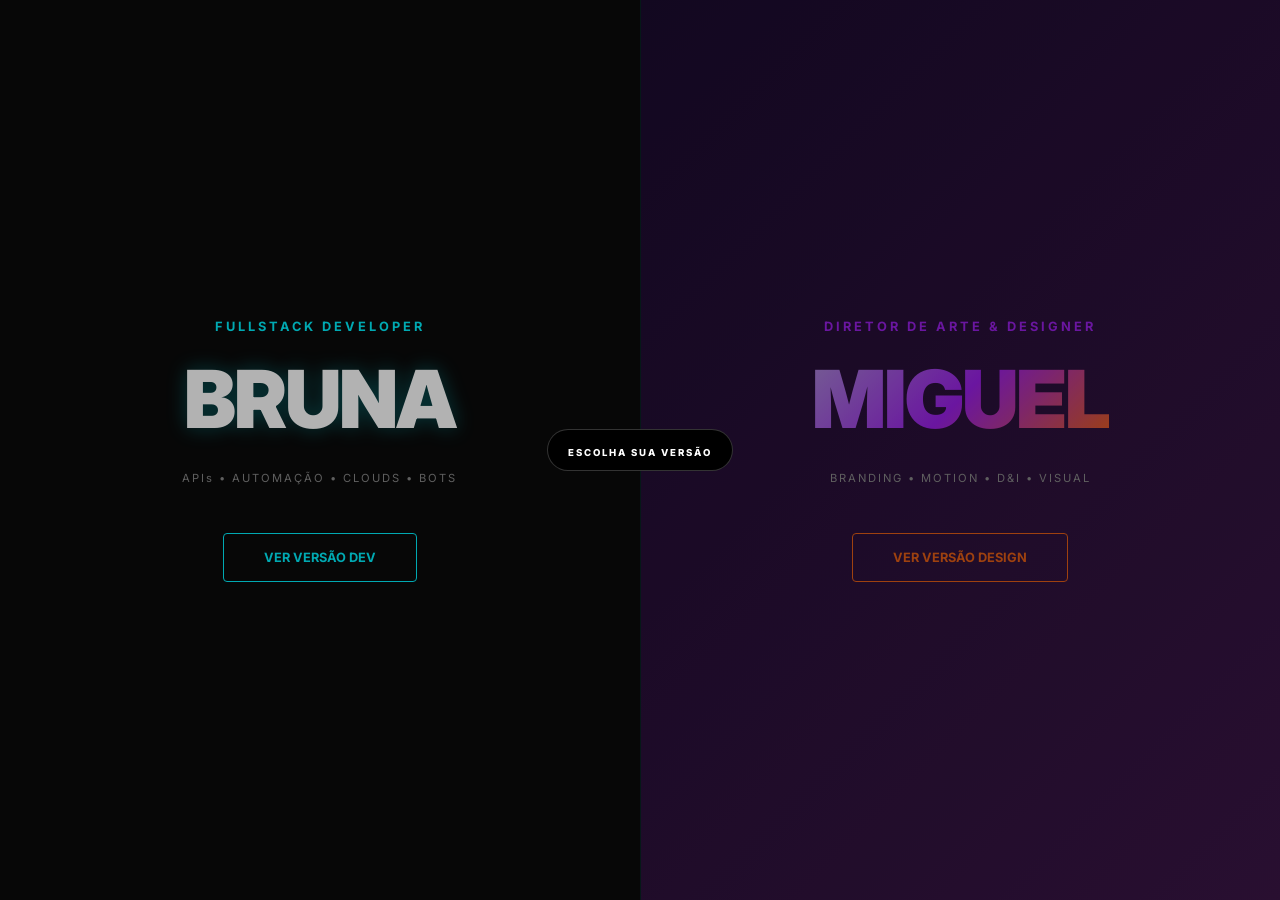
==== commit 0f306783: "ajustes finais" ====
--- a/index.html
+++ b/index.html
@@ -3,364 +3,42 @@
 <head>
     <meta charset="UTF-8">
     <meta name="viewport" content="width=device-width, initial-scale=1.0">
-    <title>Miguel Polinati - Portfólio</title>
-    
-    <link href="https://fonts.googleapis.com/css2?family=Inter:wght@400;600;800&display=swap" rel="stylesheet">
-    
-    <link rel="stylesheet" href="style.css">
+    <title>Bruna e Miguel | Escolha o seu caminho</title>
+    <link href="https://fonts.googleapis.com/css2?family=Inter:wght@400;700;900&display=swap" rel="stylesheet">
+    <link rel="stylesheet" href="index.css">
 </head>
 <body>
 
-    <header>
-        <div class="logo">MIGUEL &middot;DESIGN</div>
-        <nav>
-            <ul>
-                <li><a href="#sobre">Sobre</a></li>
-                <li><a href="#experiencia">Experiência</a></li>
-                <li><a href="#portfolio">Portfólio</a></li>
-                <li><a href="#contato">Contato</a></li>
-                <li><a href="#inicio">&larr; Início</a></li>
-            </ul>
-        </nav>
-    </header>
+    <main class="split-container">
+        
+        <div class="split left">
+            <div class="content">
+                <p class="tagline"> FULLSTACK DEVELOPER</p>
+                <h1 class="name">BRUNA</h1>
+                <div class="skills">
+                    <span>APIs</span> &bull; <span>AUTOMAÇÃO</span> &bull; <span>CLOUDS</span> &bull; <span>BOTS</span>
+                </div>
+                <a href="dev.html" class="btn btn-dev">VER VERSÃO DEV</a>
+            </div>
+            <div class="bg-overlay"></div>
+        </div>
 
-    <main>
-        <section id="inicio" class="hero">
-            
-            <p class="hero-subtitle">Diretor de Arte & Visual Designer</p>
-            
-            <h1 class="hero-title">MIGUEL<br>POLINATI</h1>
-            
-            <p class="hero-desc">
-                5 anos criando sistemas visuais de alto impacto — de identidades 
-                corporativas a campanhas de diversidade que moveram <strong>50.000+ pessoas</strong> pelo Brasil.
-            </p>
+        <div class="split right">
+            <div class="content">
+                <p class="tagline">DIRETOR DE ARTE & DESIGNER</p>
+                <h1 class="name">MIGUEL</h1>
+                <div class="skills">
+                    <span>BRANDING</span> &bull; <span>MOTION</span> &bull; <span>D&I</span> &bull; <span>VISUAL</span>
+                </div>
+                <a href="design.html" class="btn btn-design">VER VERSÃO DESIGN</a>
+            </div>
+        </div>
 
-            <div class="stats-grid">
-                <div class="stat-item">
-                    <h3>5+</h3>
-                    <p>Anos de experiência</p>
-                </div>
-                <div class="stat-item">
-                    <h3>200+</h3>
-                    <p>Empresas impactadas</p>
-                </div>
-                <div class="stat-item">
-                    <h3>50k+</h3>
-                    <p>Pessoas alcançadas</p>
-                </div>
-                <div class="stat-item">
-                    <h3>3</h3>
-                    <p>Conferências ESG</p>
-                </div>
-            </div>
+        <div class="centered-divider">
+            <span>ESCOLHA SUA VERSÃO</span>
+        </div>
 
-            <div class="cta-buttons">
-                <a href="#portfolio" class="btn btn-primary">Ver Portfólio &darr;</a>
-                <a href="#contato" class="btn btn-secondary">Entrar em contato</a>
-            </div>
-
-            <div class="scroll-indicator">
-                <span>scroll</span>
-                <span>&darr;</span>
-            </div>
-
-        </section>
     </main>
 
 </body>
-</html>
-
-
-
-
-
-
-<section id="sobre" class="about">
-    
-    <p class="section-tag">Sobre</p>
-    
-    <h2 class="about-title">Design com propósito,<br>técnica sem concessão.</h2>
-
-    <div class="services-grid">
-        <div class="service-item">
-            <div class="service-line"></div>
-            <h3>Direção de Arte</h3>
-            <p>Concepção visual sistêmica, campanhas 360° e governança de marca para grandes corporações.</p>
-        </div>
-        <div class="service-item">
-            <div class="service-line"></div>
-            <h3>Motion Design</h3>
-            <p>Narrativas dinâmicas, animação institucional, vídeo marketing e peças para transmissão ao vivo.</p>
-        </div>
-        <div class="service-item">
-            <div class="service-line"></div>
-            <h3>Branding & D&I</h3>
-            <p>Sistemas de identidade visual com foco em diversidade, equidade e inclusão — do conceito ao brand guide.</p>
-        </div>
-        <div class="service-item">
-            <div class="service-line"></div>
-            <h3>Produção Técnica</h3>
-            <p>Fechamento de arquivos para impressão, controle CMYK/Pantone e rigor de pré-impressão industrial.</p>
-        </div>
-    </div>
-
-    <p class="skills-section-title">FERRAMENTAS & HABILIDADES</p>
-    
-    <div class="skills-grid">
-        <div class="skill-card pink">
-            <h4>MOTION & VÍDEO</h4>
-            <ul>
-                <li>After Effects</li>
-                <li>Premiere Pro</li>
-                <li>CapCut</li>
-                <li>DaVinci Resolve</li>
-            </ul>
-        </div>
-        <div class="skill-card purple">
-            <h4>VETORIAL & ILUSTRAÇÃO</h4>
-            <ul>
-                <li>Adobe Illustrator</li>
-                <li>Inkscape</li>
-                <li>Vectorização manual</li>
-                <li>Pen Tool avançado</li>
-            </ul>
-        </div>
-        <div class="skill-card dark-purple">
-            <h4>IMAGEM & RETOQUE</h4>
-            <ul>
-                <li>Adobe Photoshop</li>
-                <li>Adobe Lightroom</li>
-                <li>Compositing</li>
-                <li>Tratamento de cor</li>
-            </ul>
-        </div>
-        <div class="skill-card green">
-            <h4>EDITORIAL & IMPRESSO</h4>
-            <ul>
-                <li>Adobe InDesign</li>
-                <li>Fechamento para gráfica</li>
-                <li>CMYK/Pantone</li>
-                <li>Arte-finalização</li>
-            </ul>
-        </div>
-        <div class="skill-card blue">
-            <h4>UI/UX & DIGITAL</h4>
-            <ul>
-                <li>Figma</li>
-                <li>Canva Pro</li>
-                <li>Design Systems</li>
-                <li>Brand Guidelines</li>
-            </ul>
-        </div>
-        <div class="skill-card orange">
-            <h4>BRANDING & IDENTIDADE</h4>
-            <ul>
-                <li>Criação de logomarca</li>
-                <li>Manual de marca</li>
-                <li>Mockup realista</li>
-                <li>Guia de aplicação</li>
-            </ul>
-        </div>
-    </div>
-</section>
-
-
-
-
-
-<section id="experiencia" class="experience">
-    
-    <p class="section-tag">Experiência</p>
-    <h2 class="experience-title">Trajetória profissional</h2>
-
-    <div class="timeline">
-        
-        <div class="job-item">
-            <div class="job-header">
-                <div class="job-main-info">
-                    <h3>Designer Sênior / Diretor de Arte</h3>
-                    <p class="company">Agência WD9</p>
-                </div>
-                <div class="job-date">2022 — 2025</div>
-            </div>
-            <ul class="job-list">
-                <li>Liderança visual de campanhas institucionais para grandes marcas com foco em D&I</li>
-                <li>Desenvolvimento de Design Systems e brand guidelines para ecossistemas digitais</li>
-                <li>Produção de Motion Graphics institucionais para transmissões ao vivo e eventos</li>
-                <li>Direção de arte 360°: digital, performance, impresso e cenografia de eventos</li>
-                <li>3 Conferências ESG Racial e 3 Fóruns Pacto das Pretas entregues com excelência</li>
-            </ul>
-        </div>
-
-        <div class="job-item">
-            <div class="job-header">
-                <div class="job-main-info">
-                    <h3>Motion Designer</h3>
-                    <p class="company">Cinearte</p>
-                </div>
-                <div class="job-date">2021</div>
-            </div>
-            <ul class="job-list">
-                <li>Pós-produção e efeitos visuais para o documentário "Pelé Eterno" (Globoplay)</li>
-                <li>Motion graphics e tratamento de imagem para produção audiovisual de grande escala</li>
-            </ul>
-        </div>
-
-        <div class="job-item">
-            <div class="job-header">
-                <div class="job-main-info">
-                    <h3>Arte Finalista Técnico</h3>
-                    <p class="company">Gráfica BRECEL</p>
-                </div>
-                <div class="job-date">2021 — 2022</div>
-            </div>
-            <ul class="job-list">
-                <li>Fechamento técnico e inspeção de arquivos complexos para impressão industrial</li>
-                <li>Controle rigoroso de fidelidade cromática (CMYK e Pantone) e acabamentos especiais</li>
-                <li>Otimização de processos de pré-impressão, reduzindo erros técnicos</li>
-            </ul>
-        </div>
-
-        <div class="job-item">
-            <div class="job-header">
-                <div class="job-main-info">
-                    <h3>Jovem Aprendiz — Marketing</h3>
-                    <p class="company">Jacobs Douwe Egberts</p>
-                </div>
-                <div class="job-date">2019 — 2020</div>
-            </div>
-            <ul class="job-list">
-                <li>Suporte em campanhas de merchandising e materiais de marketing</li>
-                <li>Primeiros passos em produção visual e comunicação corporativa</li>
-            </ul>
-        </div>
-
-    </div>
-</section>
-
-
-
-
-
-<section id="portfolio" class="portfolio">
-    
-    <p class="section-tag">Portfólio</p>
-    <h2 class="portfolio-title">Projetos selecionados</h2>
-
-    <div class="filter-container">
-        <button class="filter-btn active">Todos</button>
-        <button class="filter-btn">D&I</button>
-        <button class="filter-btn">Audiovisual</button>
-        <button class="filter-btn">Branding</button>
-        <button class="filter-btn">Motion Design</button>
-    </div>
-
-    <div class="portfolio-grid">
-        
-        <article class="project-card">
-            <div class="card-image">
-                <img src="https://rafaelartdev.com/projects/conf-esg-3/1.png" alt="Projeto 1">
-                <span class="card-tag tag-di">D&I</span>
-            </div>
-            <div class="card-info">
-                <p class="project-meta">Pacto de Promoção da Equidade Racial · 2024</p>
-                <h3 class="project-name">3ª Conferência Empresarial ESG Racial</h3>
-                <p class="project-summary">Direção de arte completa da terceira edição da maior conferência ESG racial do Brasil.</p>
-                <div class="project-link">
-                    <span>200+ empresas · 10.000+ visualizações ao vivo</span>
-                    <span class="arrow">↗</span>
-                </div>
-            </div>
-        </article>
-
-        <article class="project-card">
-            <div class="card-image">
-                <img src="https://rafaelartdev.com/projects/pele-eterno/1.jpg" alt="Projeto 2">
-                <span class="card-tag tag-Audiovisual">Audiovisual</span>
-            </div>
-            <div class="card-info">
-                <p class="project-meta">Cinearte / Globoplay · 2021</p>
-                <h3 class="project-name">Pelé Eterno</h3>
-                <p class="project-summary">Pós-produção e efeitos visuais para o documentário "Pelé Eterno" exibido no Globoplay.</p>
-                <div class="project-link">
-                    <span>Lançado no Globoplay</span>
-                    <span class="arrow">↗</span>
-                </div>
-            </div>
-        </article>
-        
-        <article class="project-card">
-            <div class="card-image">
-                <img src="https://rafaelartdev.com/projects/future-is-now/1.png" alt="Projeto 3">
-                <span class="card-tag tag-branding">Branding</span>
-            </div>
-            <div class="card-info">
-                <p class="project-meta">Future is Now · 2023</p>
-                <h3 class="project-name">Future is Now — Rebranding</h3>
-                <p class="project-summary">Reposicionamento completo de marca: nova identidade visual e sistema de logos.</p>
-                <div class="project-link">
-                    <span>Sistema visual completo · Manual de marca</span>
-                    <span class="arrow">↗</span>
-                </div>
-            </div>
-        </article>
-        
-        <article class="project-card">
-            <div class="card-image">
-                <img src="https://rafaelartdev.com/projects/laricell/1.png" alt="Projeto 4">
-                <span class="card-tag tag-motion">Motion Design</span>
-            </div>
-            <div class="card-info">
-                <p class="project-meta">Laricell (MVNO) · 2023</p>
-                <h3 class="project-name">Laricell — Brand Identity & Motion</h3>
-                <p class="project-summary">Identidade de marca completa para operadora virtual de telefonia com animações.</p>
-                <div class="project-link">
-                    <span>Marca lançada · Identidade com motion</span>
-                    <span class="arrow">↗</span>
-                </div>
-            </div>
-        </article>
-
-        </div>
-</section>
-
-
-
-
-
-<section id="contato" class="contact-section">
-    <div class="contact-container">
-        
-        <p class="contact-tag">CONTATO</p>
-
-        <h2 class="contact-title">VAMOS CRIAR<br>ALGO INCRÍVEL?</h2>
-
-        <p class="contact-description">
-            Disponível para projetos de branding, direção de arte, motion design e campanhas de impacto social.
-        </p>
-
-        <div class="email-wrapper">
-            <a href="mailto:miguelpolinatidiniz1@gmail.com" class="email-btn">
-                <span class="icon">✉</span> miguelpolinatidiniz1@gmail.com
-            </a>
-        </div>
-
-        <div class="social-links">
-            <a href="https://www.linkedin.com" target="_blank" class="social-item">Linkedin</a>
-            <a href="https://www.instagram.com" target="_blank" class="social-item">Instagram</a>
-            <a href="https://web.whatsapp.com/" target="_blank" class="social-item">WhatsApp</a>
-        </div>
-
-    </div>
-
-    <footer class="footer">
-        <div class="footer-content">
-            <p>© 2026 Miguel Polinati Diniz</p>
-            <div class="footer-tags">
-                <span>Design inclusivo</span>
-                <span>Impacto real</span>
-            </div>
-        </div>
-    </footer>
-</section>+</html>
--- a/index.css
+++ b/index.css
@@ -0,0 +1,159 @@
+* {
+    margin: 0;
+    padding: 0;
+    box-sizing: border-box;
+    font-family: 'Inter', sans-serif;
+}
+
+body, html {
+    height: 100%;
+    overflow: hidden; /* Evita rolar a página de entrada */
+    background-color: #000;
+}
+
+.split-container {
+    display: flex;
+    height: 100vh;
+    width: 100%;
+}
+
+/* Configuração base para os dois lados */
+.split {
+    flex: 1; /* Divide 50/50 */
+    display: flex;
+    align-items: center;
+    justify-content: center;
+    position: relative;
+    transition: all 0.6s cubic-bezier(0.2, 1, 0.3, 1);
+    overflow: hidden;
+}
+
+/* --- ESTILO LADO DEV (ESQUERDA) --- */
+.left {
+    background: #0a0a0a;
+    border-right: 1px solid rgba(0, 255, 255, 0.1);
+}
+
+.left .tagline span { color: #00f2ff; }
+.left .name { color: #ffffff; text-shadow: 0 0 20px rgba(0, 242, 255, 0.3); }
+
+/* --- ESTILO LADO DESIGN (DIREITA) --- */
+.right {
+    background: linear-gradient(135deg, #1a0b2e 0%, #3a1545 100%);
+}
+
+.right .tagline { color:#981fe4; }
+.right .name { 
+    background: linear-gradient(135deg, #a789d2 0%, #981fe4 50%, #e15d15 100%);
+    -webkit-background-clip: text;
+    background-clip: text;
+    -webkit-text-fill-color: transparent;
+}
+
+/* --- CONTEÚDO --- */
+.content {
+    z-index: 10;
+    text-align: center;
+    padding: 2rem;
+    transition: transform 0.5s ease;
+}
+
+.tagline {
+    font-size: 0.8rem;
+    letter-spacing: 3px;
+    margin-bottom: 1rem;
+    font-weight: 700;
+    color:#00f2ff;
+}
+
+.name {
+    font-size: 5rem;
+    font-weight: 900;
+    margin-bottom: 1.5rem;
+    letter-spacing: -2px;
+}
+
+.skills {
+    font-size: 0.7rem;
+    color: #888;
+    margin-bottom: 3rem;
+    letter-spacing: 2px;
+}
+
+/* --- BOTÕES --- */
+.btn {
+    padding: 1rem 2.5rem;
+    text-decoration: none;
+    font-weight: 700;
+    font-size: 0.8rem;
+    border-radius: 4px;
+    transition: all 0.3s ease;
+    display: inline-block;
+}
+
+.btn-dev {
+    border: 1px solid #00f2ff;
+    color: #00f2ff;
+}
+
+.btn-dev:hover {
+    background: #00f2ff;
+    color: #000;
+    box-shadow: 0 0 30px rgba(0, 242, 255, 0.4);
+}
+
+.btn-design {
+    border: 1px solid #e15d15;
+    color: #e15d15;
+}
+
+.btn-design:hover {
+    background: #e15d15;
+    color: #000;
+    box-shadow: 0 0 30px rgba(255, 184, 108, 0.4);
+}
+
+/* --- EFEITO DE HOVER (EXPANDIR) --- */
+/* Quando passar o mouse em um lado, ele cresce e o outro diminui */
+.split:hover {
+    flex: 1.5; /* Aumenta o lado focado */
+}
+
+.split:not(:hover) {
+    /* Opcional: escurecer o lado que não está com o mouse */
+    filter: brightness(0.7);
+}
+
+.split:hover .content {
+    transform: scale(1.1);
+}
+
+/* --- DIVISOR CENTRAL --- */
+.centered-divider {
+    position: absolute;
+    top: 50%;
+    left: 50%;
+    transform: translate(-50%, -50%);
+    z-index: 20;
+    background: #000;
+    padding: 10px 20px;
+    border: 1px solid rgba(255, 255, 255, 0.2);
+    border-radius: 50px;
+}
+
+.centered-divider span {
+    color: #fff;
+    font-size: 0.6rem;
+    font-weight: 800;
+    letter-spacing: 2px;
+    white-space: nowrap;
+}
+
+/* Responsividade para Celular */
+@media (max-width: 768px) {
+    .split-container {
+        flex-direction: column; /* No celular, um fica em cima do outro */
+    }
+    .name { font-size: 3rem; }
+    .centered-divider { display: none; }
+}
